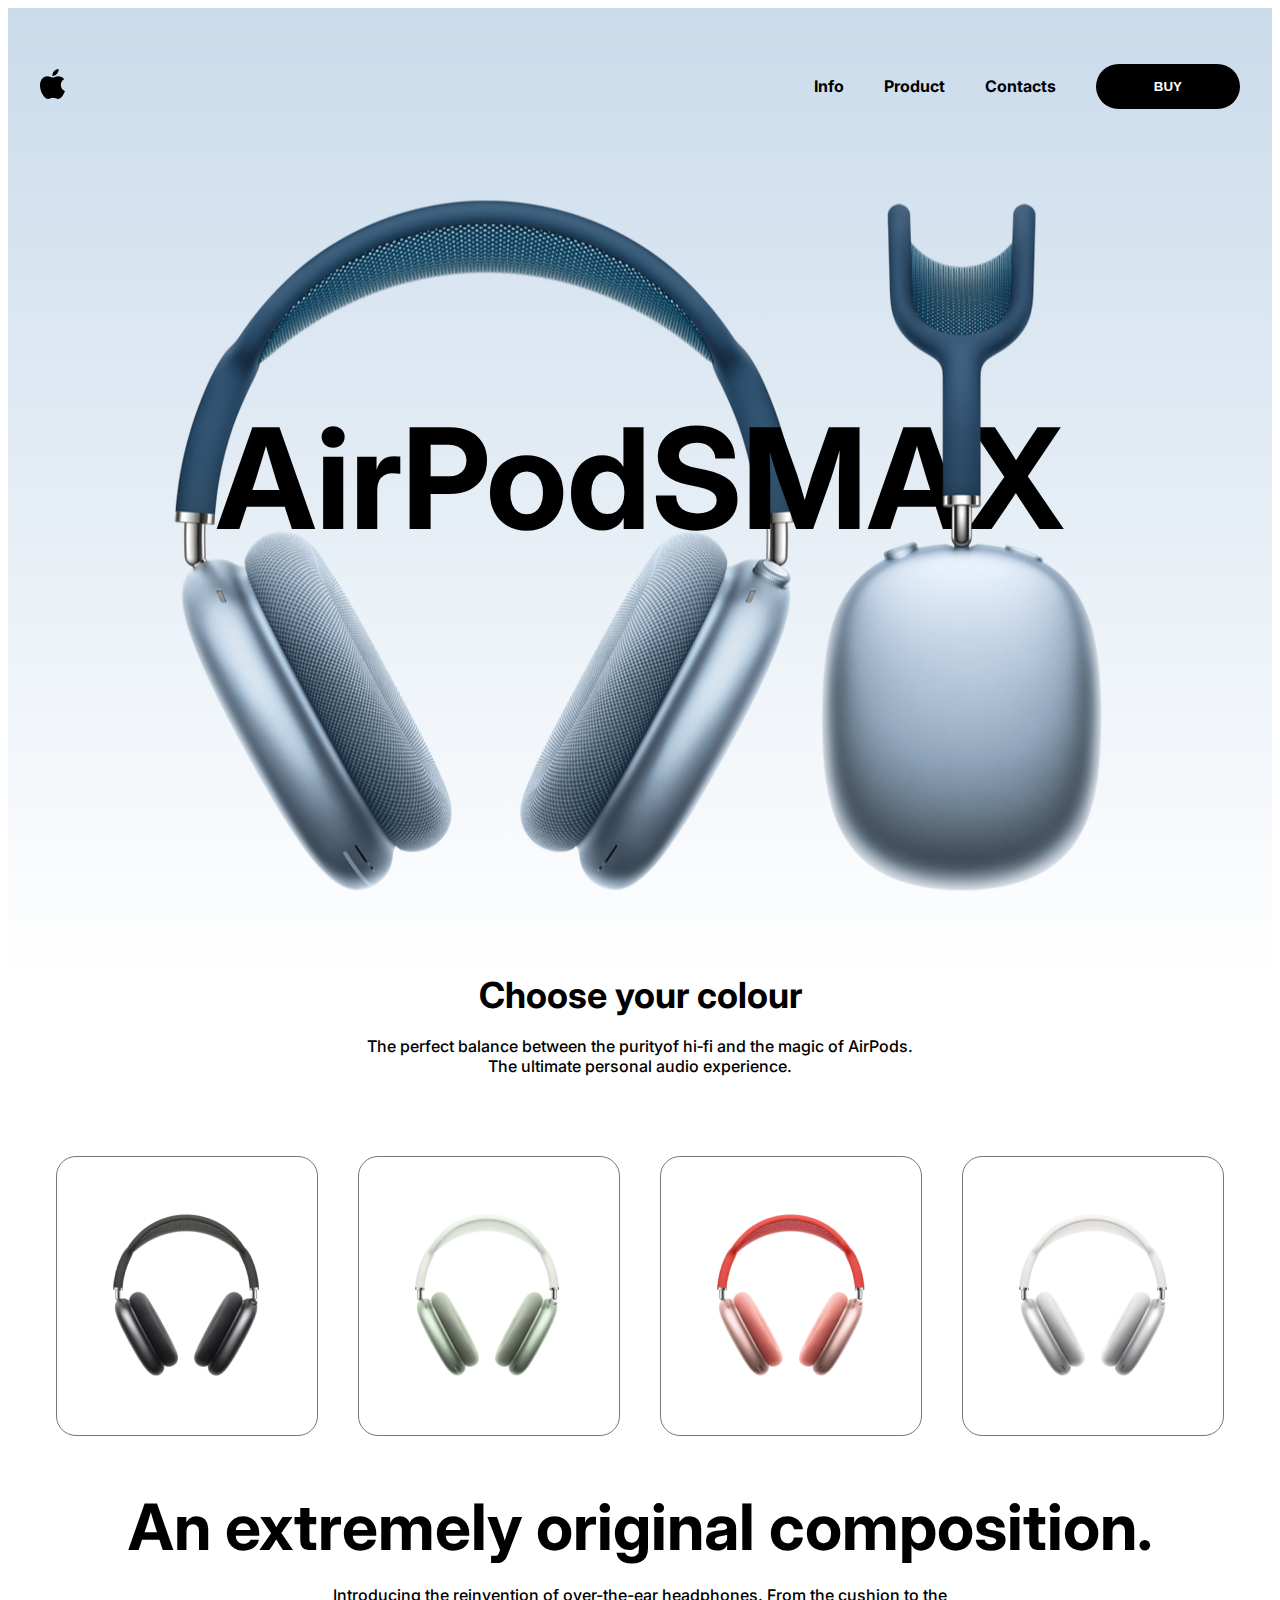
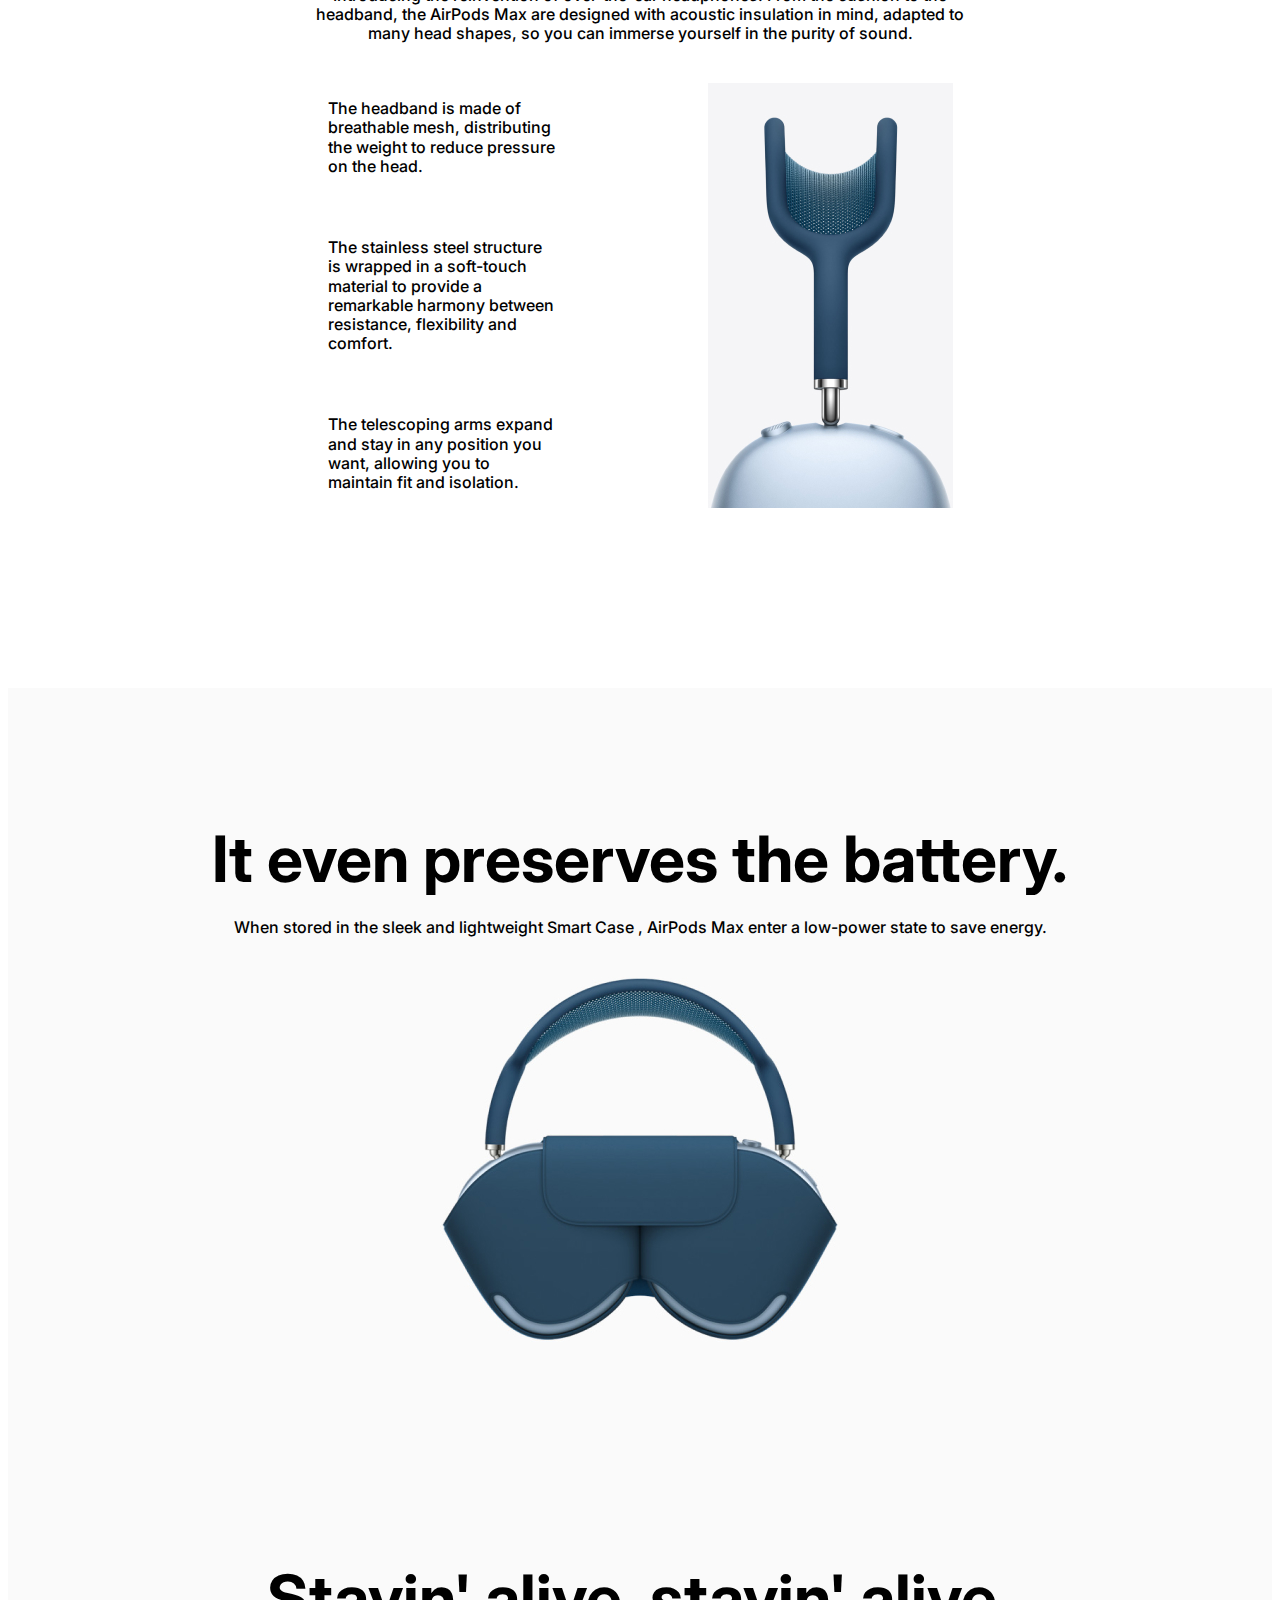
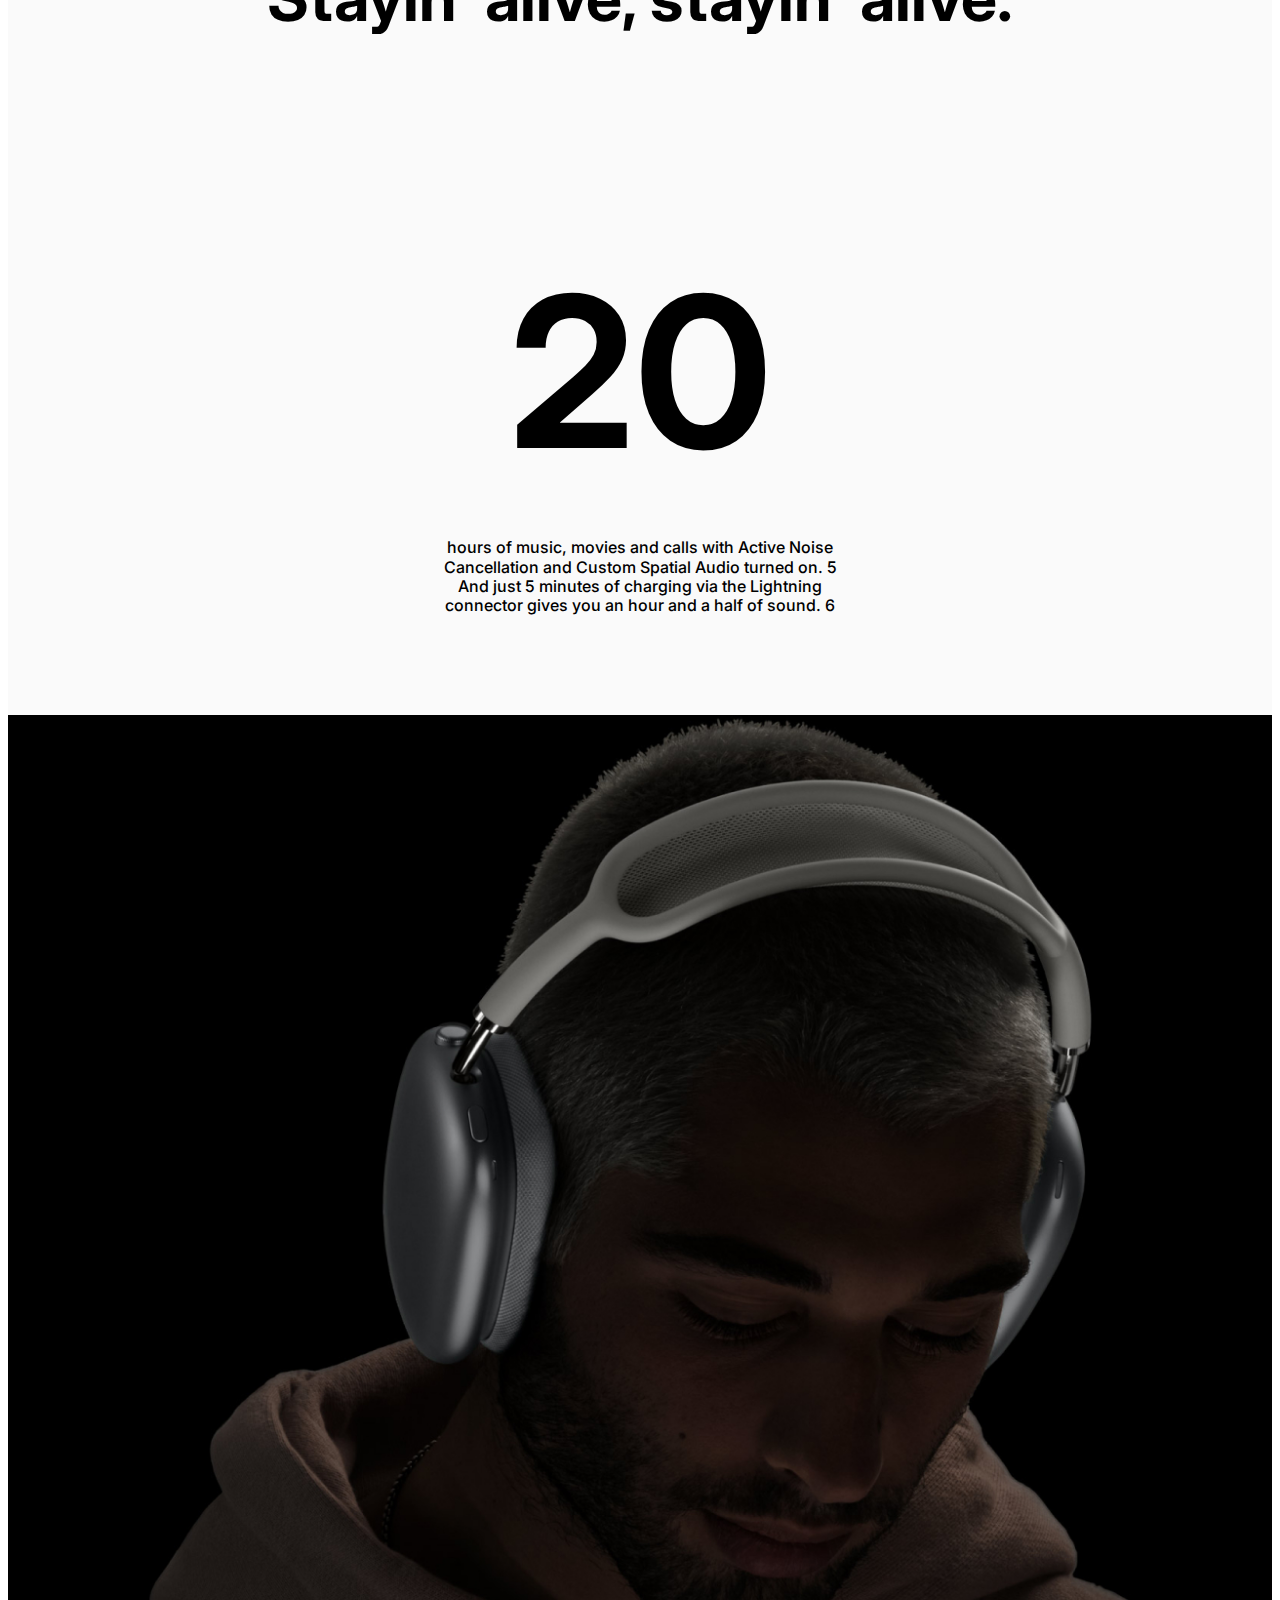
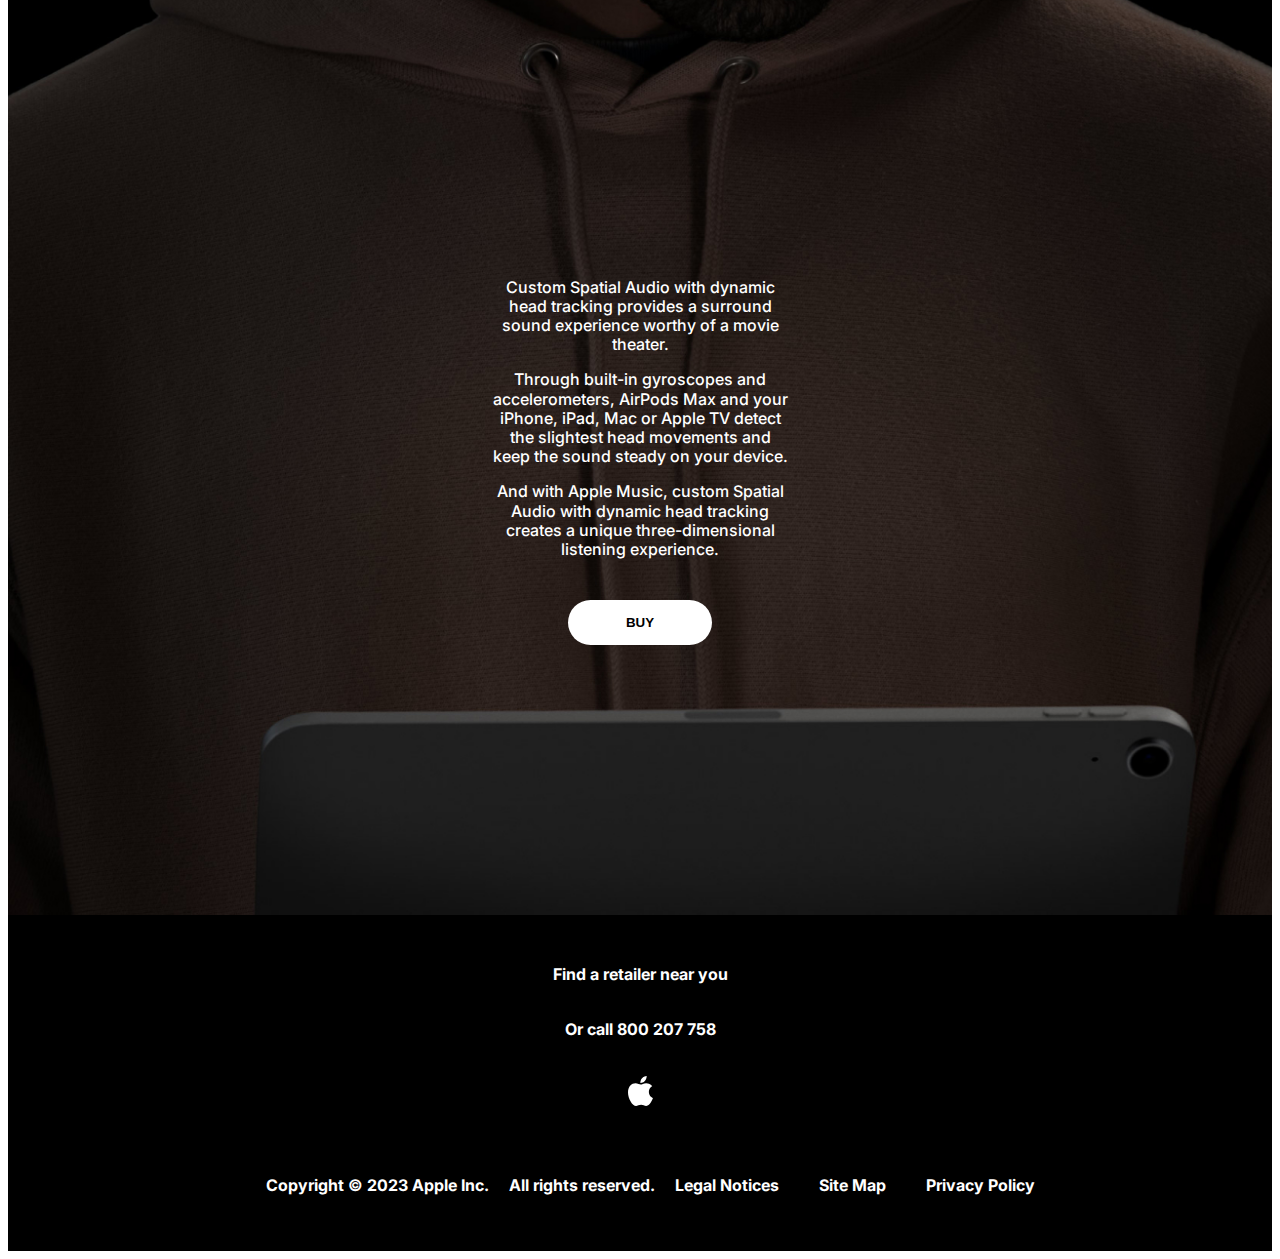
==== index.html @ 708568a8 "Add files via upload" ====
<!DOCTYPE html>
 <html lang="en">
<head>
    <meta charset="UTF-8">
    <meta name="viewport" content="width=device-width, initial-scale=1.0">
    <meta http-equiv="X-UA-Compatible" content="ie=edge">
    <title>Document</title>
    <link rel="preconnect" href="https://fonts.googleapis.com">
<link rel="preconnect" href="https://fonts.gstatic.com" crossorigin>
<link href="https://fonts.googleapis.com/css2?
family=Inter:wght@500;700&display=swap" rel="stylesheet">
    <link rel="stylesheet" href="css/reset.css">
    <link rel="stylesheet" href="css/style.css">
</head>
<body>

<header class="header">
    <div class="container">
        <div class="header__top">
            <a class="logo" href="#">
                <img src="images/logo.svg" alt="">
            </a>
            <nav class="menu">
                <ul class="menu__list">
                    <li class="menu__item">
                    <a class="menu__link" href="#">Info</a>
                    </li>
                    <li class="menu__item">
                        <a class="menu__link" href="#">Product</a>
                        </li>
                    <li class="menu__item">
                        <a class="menu__link" href="#">Contacts</a>
                        </li>
                        <li class="menu__item menu__item-btn">
                            <button class="menu__btn">BUY</button>
                    </li>
                </ul>
            </nav>
        </div>
        <div class="header__content">
            <h1 class="title">
                <span class="title--air">Air</span><span class="title--pod">Pod</span><span class="title--s">S
                </span><span class="title--m">M</span><span class="title--ax">AX</span>
            </h1>
            <div class="header__content-images">
                <img class="content-item color--black" src="images/airpods-black.png" alt=""> 
                <img class="content-item color--blue content-item__active" src="images/airpods-blue.png" alt="">
                <img class="content-item color--green" src="images/airpods-green.png" alt="">
                <img class="content-item color--red" src="images/airpods-red.png" alt="">
                <img class="content-item color--white" src="images/airpods-white.png" alt=""> 
            </div>
        </div>
    </div>
</header>
<main class="main">
    <section class="container">
        <h3 class="choose-color__title">
            Choose your colour
        </h3>
            <p class="choose-color__text">
                The perfect balance between the purityof hi‑fi and
                the magic of AirPods.
                The ultimate personal audio experience.
            </p>
            <div class="choose-color__list">
                <button class="choose__color-btn" data-button="color--black">
                    <img src="images/btn-black.png" alt="">
                </button>
                <button class="choose__color-btn" data-button="color--green">
                    <img src="images/btn-green.png" alt="">
                </button>
                <button class="choose__color-btn" data-button="color--red">
                    <img src="images/btn-red.png" alt="">
                </button>
                <button class="choose__color-btn" data-button="color--white">
                    <img src="images/btn-white.png" alt="">
                </button>
                <button class="choose__color-btn choose__color-btn--active" data-button="color--blue">
                <img src="images/btn-blue.png" alt="">
                </button>
            </div>
        </div>
    </section>
    <section class="composition">
        <div class="container">
            <h2 class="composition__title main__title">
                An extremely original composition.
            </h2>
            <p class="composition__text">
                Introducing the reinvention of over-the-ear headphones. 
                From the cushion to the headband, the AirPods Max are designed with acoustic insulation in mind, adapted to many head shapes, so you can immerse yourself in the purity of sound.
            </p>
            <div class="composition__inner">
                <div class="composition__inner-text">
                    <p>
                        The headband is made of breathable mesh, distributing the weight to reduce pressure on the head.
                    </p>
                    <p>
                        The stainless steel structure is wrapped in a soft-touch material to provide a remarkable harmony between resistance, flexibility and comfort.
                    </p>
                    <p>
                        The telescoping arms expand and stay in any position you want, allowing you to maintain fit and isolation.
                    </p>
                </div>
                <img class="content-item color--blue content-item__active" src="images/side-blue.jpg" alt="">
                <img class="content-item color--black " src="images/side-black.jpg" alt="">
                <img class="content-item color--white " src="images/side-white.jpg" alt="">
                <img class="content-item color--green " src="images/side-green.jpg" alt="">
                <img class="content-item color--red " src="images/side-red.jpg" alt="">
            </div>
        </div>
    </section>
    <section class="case">
        <div class="container">
            <h2 class="case__title main__title">
                It even preserves the battery.
            </h2>
            <p class="case__text">
                When stored in the sleek and lightweight Smart
                Case , AirPods Max enter a low-power state to save energy.
            </p>
            <img class="content-item color--blue content-item__active" src="images/case-blue.jpg" alt="">
            <img class="content-item color--red" src="images/case-red.jpg" alt="">
            <img class="content-item color--green" src="images/case-green.jpg" alt="">
            <img class="content-item color--white" src="images/case-white.jpg" alt="">
            <img class="content-item color--black" src="images/case-black.jpg" alt="">
            <h2 class="energy__title main__title">
                Stayin' alive, stayin' alive.
            </h2>
            <p class="energy__num">20</p>
            <p class="energy__text">
                hours of music, movies and calls with Active Noise
                Cancellation and Custom Spatial Audio turned on. 5
                And just 5 minutes
                of charging via the Lightning connector gives you
                an hour and a half of sound. 6
            </p> 
        </div>
    </section>
    <section class="audio">
        <div class="container">
            <div class="audio__inner">
                <div class="audio__box">
                    <p class="audio__text">
                        Custom Spatial Audio with dynamic head tracking
                        provides a surround sound experience worthy of
                        a movie theater.
                    </p> 
                    <p class="audio__text">
                        Through built-in gyroscopes and accelerometers,
                        AirPods Max and your iPhone, iPad, Mac or 
                        Apple TV detect the slightest head movements 
                        and keep the sound steady on your device. 
                    </p>
                    <p class="audio__text">
                        And with Apple Music, custom Spatial Audio with
                         dynamic head tracking creates a unique 
                         three-dimensional listening experience.
                    </p>
                    <button class="btn">
                        buy
                    </button>
                </div>
            </div>
        </div>
    </section>
</main>
<footer class="footer">
    <div class="container">
        <a class="footer__link" href="#">
            Find a retailer near you
        </a>
        <p class="footer__text">
            Or call <a href="tel:800 207 758">800 207 758</a>
        </p>
        <a class="logo" href="#">
            <img src="images/logo-white.svg" alt="">
        </a>
        <ul class="footer__list">
            <li class="footer__item">Copyright © 2023 Apple Inc.</li>
            <li class="footer__item">All rights reserved.</li>
            <li class="footer__item">
                <a href="#">Legal Notices
            </li>
            <li class="footer__item">
                <a href="#">Site Map
            </li>
            <li class="footer__item">
                <a href="#">Privacy Policy
            </li>
        </ul>
    </div>
</footer>

<script src="js/main.js"></script>
</body>
</html>
---- css/style.css ----
html{
    box-sizing: border-box;
}

*,
*::before,
*::after{
    box-sizing: inherit;
}

a{
    color: inherit;
    text-decoration: none;
}

button{
    padding: 0;
    border: none;
    background-color: transparent;
    cursor: pointer;
}

ul{
    list-style: none;
}

body{
    font-family: 'Inter', sans-serif;
    color: #000;
    font-size: 16px;
    font-weight: 500;
    line-height: 1.2;
}

.container{
    max-width: 1220px;
    padding: 0 10px;
    margin: 0 auto;
}

.main__title{
    font-size: 64px;
    font-weight: 700;
    margin-bottom: 20px;
}

.content-item{
    display: none;
}

.content-item.content-item__active{
    display: inline-block;
}

.header{
min-height: 100vh;
position: relative;
}

.header__top{   
    display: flex;
    align-items: center;
    justify-content: space-between;
    padding: 40px 0;
}

.menu__list{
    display: flex;
    align-items: center;
    gap: 0 40px;
    font-weight: 700;
}

.menu__btn{
    padding: 15px 58px;
    border-radius: 30px;
    background-color: #000;
    font-weight: 700;
    text-transform: uppercase;
    color: #fff;
}

.header__content-images{
    text-align: center;
    padding-bottom: 50px;
}

.header__content-images::before{
    content: '';
    position: absolute;
    top: 0;
    left: 0;
    right: 0;
    bottom: 0;
    width: 100%;
    z-index: -2;

}

.header__content-images:has(.color--blue.content-item__active)::before{
    background: linear-gradient(180deg, #CADBEB 0%, rgba(235, 235, 235, 0.00) 100%);
}
.header__content-images:has(.color--red.content-item__active)::before{
    background: linear-gradient(180deg, #F3D6D1 0%, rgba(235, 235, 235, 0.00) 100%);
}
.header__content-images:has(.color--green.content-item__active)::before{
    background: linear-gradient(180deg, #DDEAD9 0%, rgba(235, 235, 235, 0.00) 100%);
}
.header__content-images:has(.color--black.content-item__active)::before{
    background: linear-gradient(180deg, #B6B6B6 0%, rgba(235, 235, 235, 0.00) 100%);
}
.header__content-images:has(.color--white.content-item__active)::before{
    background: linear-gradient(180deg, #FAFAFA 0%, rgba(235, 235, 235, 0.00) 100%);
}

.title{
    font-size: 200px;
    font-weight: 700;
    position: absolute;
    padding-top: 40px;
}

.title--pod{ 
    position: relative;
    z-index: -1;
}

.title--s{
display: inline-block;
transform: translateY(110px);
}

.title--m{
    display: inline-block;
    transform: translateY(250px);
}

.title--ax{
    display: inline-block; 
    transform: translateY(420px);
    position: relative;
    z-index: -1;
}

.choose-color{
    padding: 45px 0 180px;
    text-align: center;
}

.choose-color__title{
    font-size: 36px;
    font-weight: 700;
    max-width: 555px;
    margin: 0 auto 20px;
    text-align: center;
}

.choose-color__text{
    max-width: 555px;
    margin: 0 auto 80px;
    text-align: center;
}

.choose-color__list{
    display: flex;
    gap: 40px;
    justify-content: center;
}

.choose__color-btn{
    border-radius: 20px;
    border: 1px solid #777;
    padding: 50px 55px;
}

.choose__color-btn--active{
    display: none;
}

.composition{
    margin-bottom: 180px;
}

.composition__title{
    text-align: center;
}

.composition__text{
    text-align: center;
    max-width: 655px;
    margin: 0 auto 40px;
}

.composition__inner{
    max-width: 625px;
    margin: 0 auto;
    display: flex;
    justify-content: space-between;
}

.composition__inner-text{
    display: flex;
    flex-direction: column;
    justify-content: space-between;
    gap: 15px;
}

.composition__inner-text p{
    width: 230px;
}

.case{
    background-color: #fafafa;
    padding: 80px 0 100px;
    text-align: center;
}

.case__text{
    max-width: 825px;
    margin: 0 auto 40px;
}

.energy__title{
    padding-top: 160px;
    margin-bottom: 40px;
}

.energy__num{
    font-size: 210px;
    font-weight: 700;
    margin-bottom: 40px;
}

.energy__text{
    max-width: 400px;
    margin: 0 auto;
}



.audio{
    background-image: url(../images/audio-bg.jpg);
    background-repeat: no-repeat;
    background-position: top center;
    background-size: cover;
    position: relative;
}

.audio__inner{
    min-height: 200vh;
    display: flex;
    justify-content: center;
    align-items: flex-end;
}

.audio__box{
   color: #fff;
   text-align: center;
   padding-bottom: 30vh;
}

.audio__text{
    width: 300px;
    margin-top: 10px;
    
}

.btn{
    text-transform: uppercase;
    font-weight: 700;
    color: #000;
    background-color: #fff;
    padding: 15px 58px;
    border-radius: 30px;
    margin-top: 25px;
}

.footer{
    padding: 50px 0 40px;
    background-color: #000;
    color: #fff;
    text-align: center;
    font-weight: 700;
}

.footer__text{
    padding: 20px 0;
}

.footer__list{
    padding-top: 50px;
    display: flex;
    justify-content: center;
    align-items: center;
    gap: 20px;
    flex-wrap: wrap;
}

@media (max-width: 1469px){
    .header__content-images img{
        max-width: 100%;
    }
    .choose-color__list{
        flex-wrap: wrap;
    }
    .title{
        font-size: 180px;
        transform: translate(129px, 29px);
    }
}

@media (max-width: 1349px){
    .title{
        transform: none;
        font-size: 140px;
        padding-top: 15vh;
        left: 0;
        right: 0;
        text-align: center;
    }
    .title--pod{
        z-index: -1;
    }
    .title--s{
        transform: none;
    }
    .title--m{
        transform: none;
    }
    .title--ax{
        transform: none;
    }
}
@media (max-width: 937px){
    .title{
        position: relative;
        font-size: 100px;
        padding-top: 0;
    }
    .title--m{
        padding-left: 15px;
    }
}

@media (max-width: 768px){
    .choose-color{
        padding-bottom: 60px;
    }
    .choose-color__list{
        gap: 16px;
    }
    .main__title{
        font-size: 36px;
    }
    .composition{
        margin-bottom: 60px;
    }
    .case{
        padding: 60px 0;
    }
    .energy__title{
        padding-top: 60px;
        margin-bottom: 20px;
    }
    .energy__num{
        font-size: 110px;
        margin-bottom: 20px;
        margin-top: -20px;
    }
    .title{
        font-size: 58px;
    }
}


@media (max-width: 560px){
   .choose-color__text{
    margin-bottom: 40px;
   }
   .choose-color{
    padding-bottom: 40px;
   }
   .case{
    padding: 40px 0;
   }
   .composition__inner-text p{
    width: 100%;
   }
   .composition__inner{
    flex-wrap: wrap;
    gap: 40px;
    justify-content: center;
   }
   .menu__list{
    flex-wrap: wrap;
    gap: 20px 40px;
   }
   .menu__item-btn{
    margin-left: auto;
   }
   .menu__item-btn button{
    width: 250px;
   }
   .menu__item:first-child{
    margin-left: auto;
   }
   .header__top{
    align-items: flex-start;
   }
}

@media (max-width: 414px){
    .main__title,
    .choose-color__title{
        font-size: 28px;
    }
    .energy__num{
        font-size: 92px;
    }
    .case img{
        max-width: 100%;
    }
}

@media (max-width: 420px){
    .title{
        font-size: 48px;
    }
}
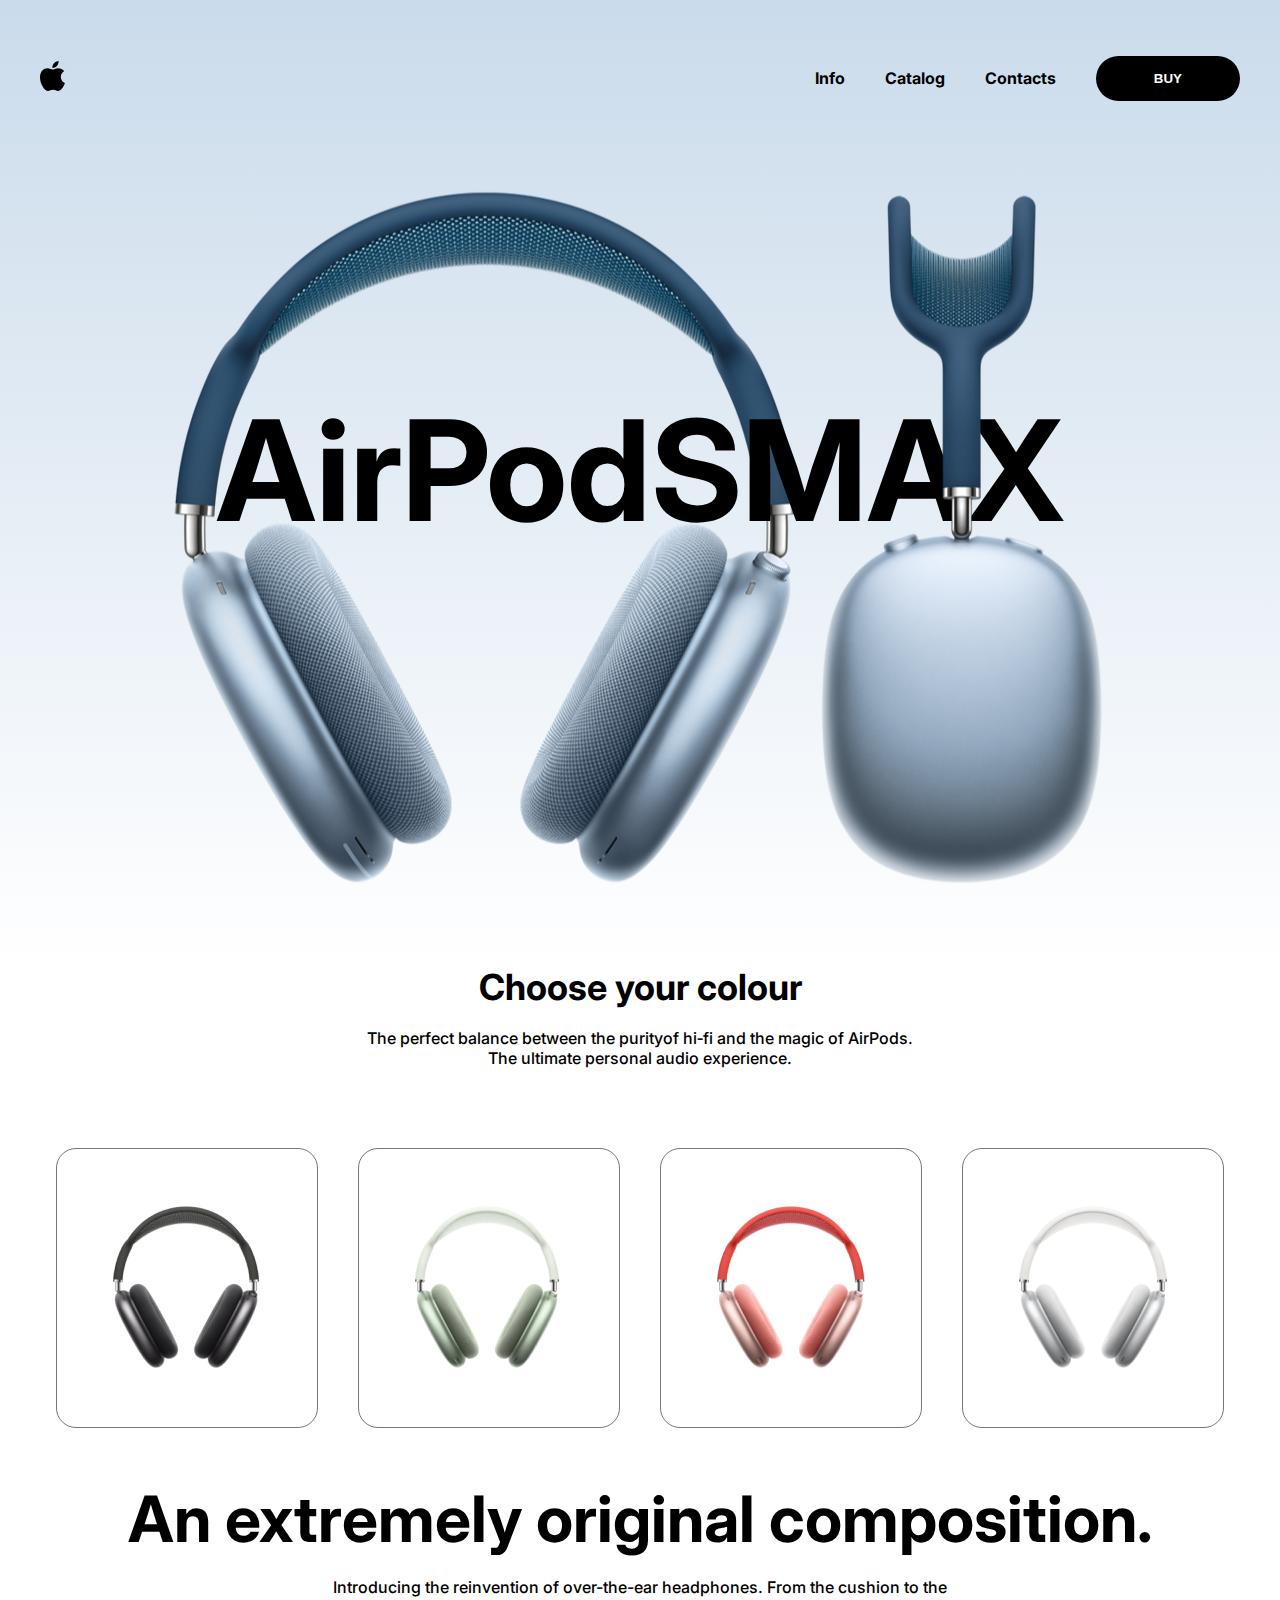
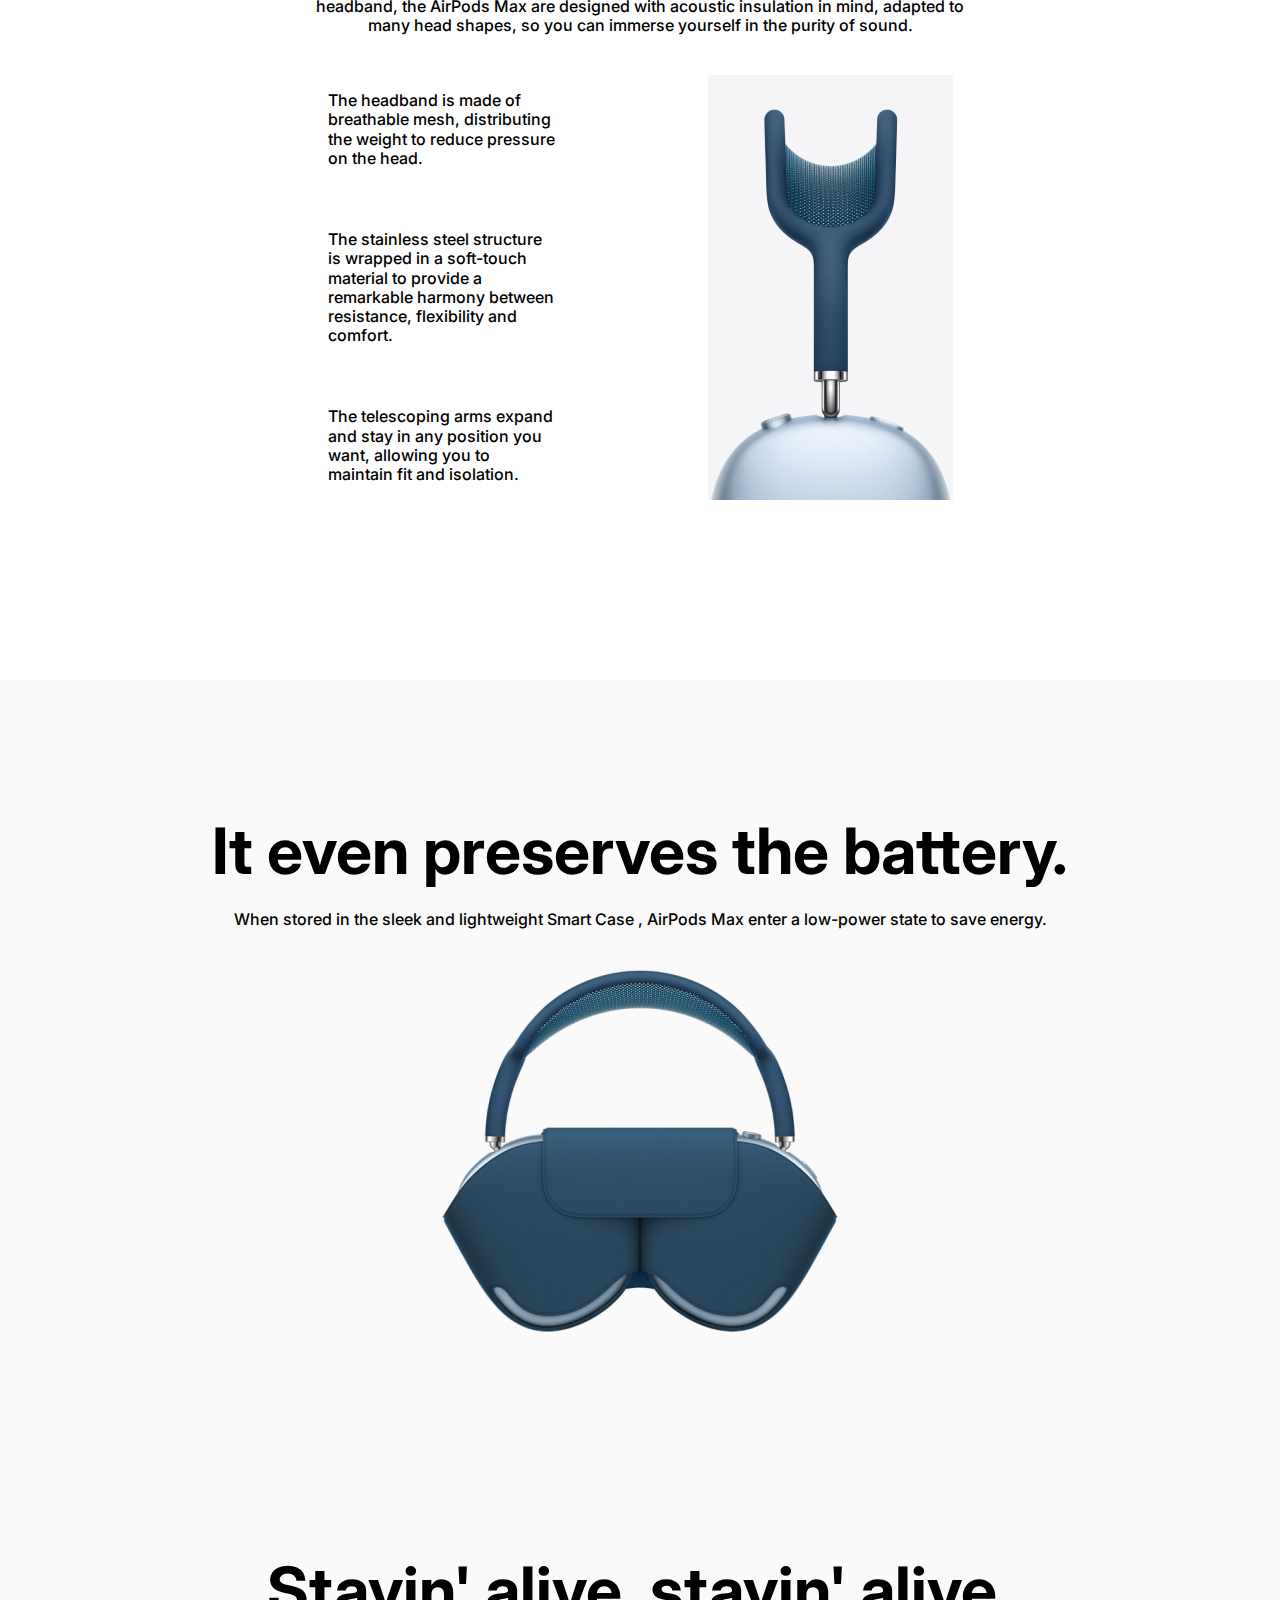
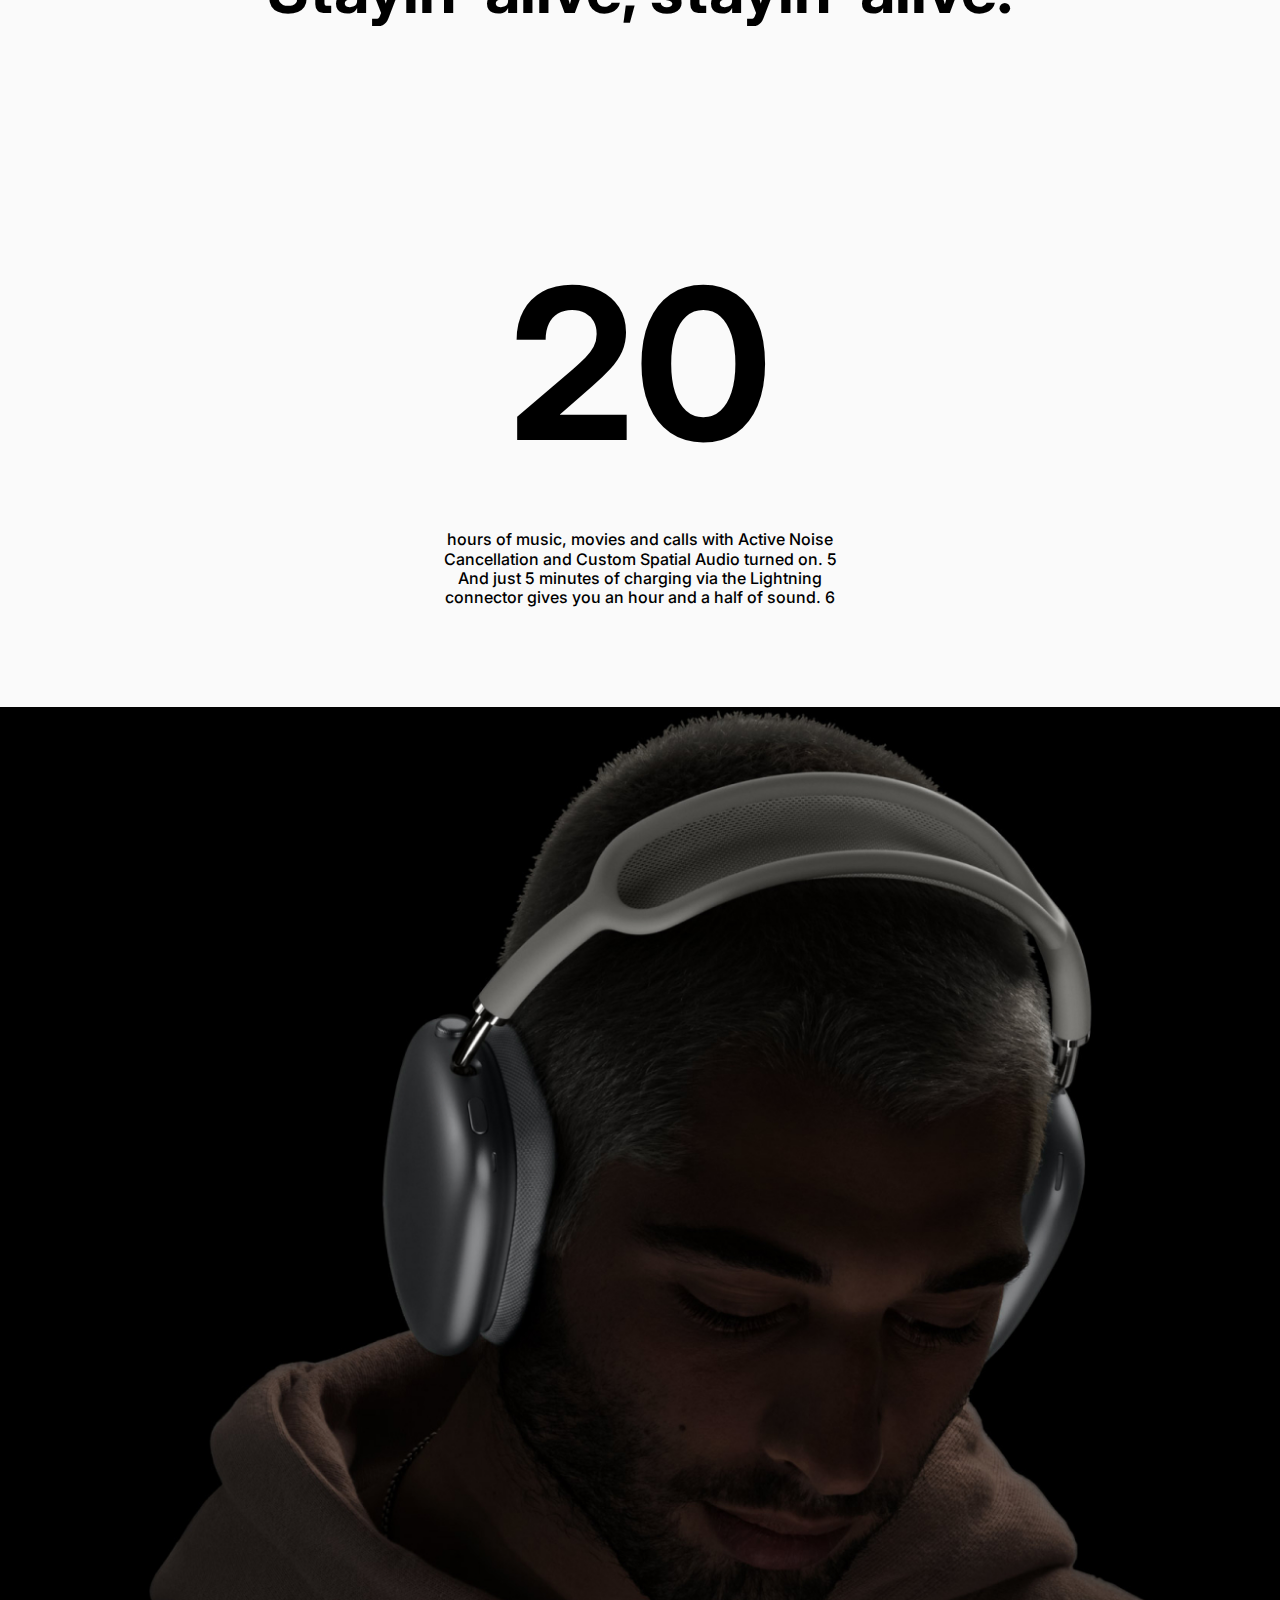
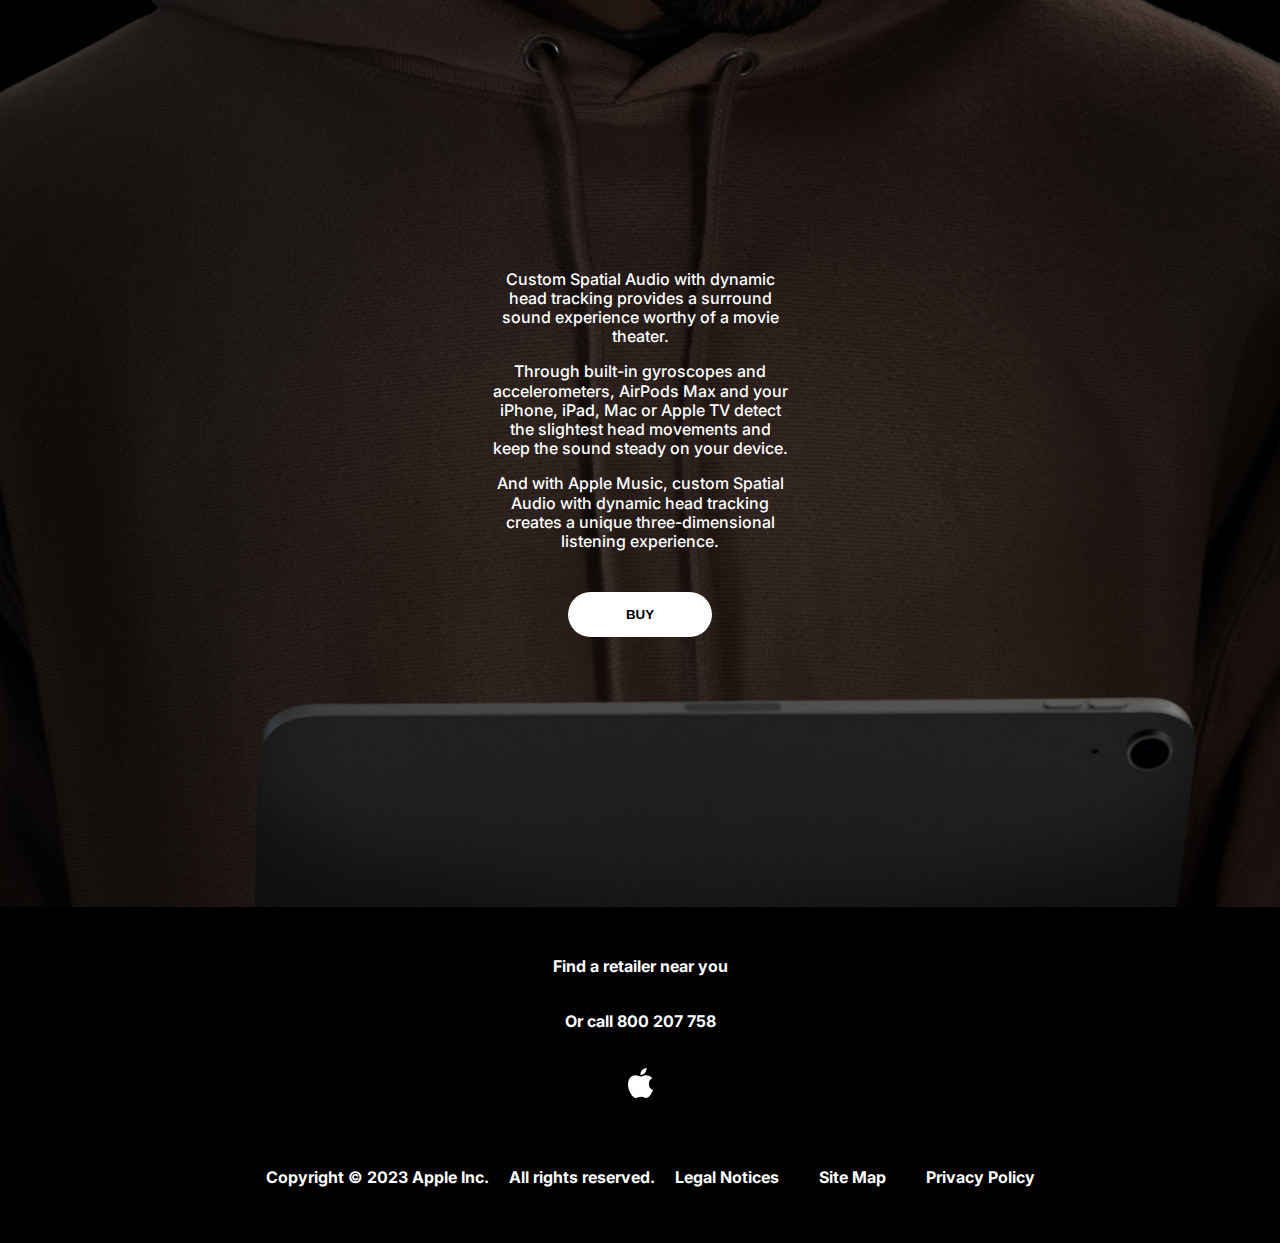
==== commit 452ff692: "Add files via upload" ====
--- a/index.html
+++ b/index.html
@@ -23,16 +23,18 @@
             <nav class="menu">
                 <ul class="menu__list">
                     <li class="menu__item">
-                    <a class="menu__link" href="#">Info</a>
+                    <a class="menu__link" href="index.html">Info</a>
                     </li>
                     <li class="menu__item">
-                        <a class="menu__link" href="#">Product</a>
+                        <a class="menu__link" href="catalog.html">Catalog</a>
                         </li>
                     <li class="menu__item">
-                        <a class="menu__link" href="#">Contacts</a>
+                        <a class="menu__link" href="contact.html">Contacts</a>
                         </li>
                         <li class="menu__item menu__item-btn">
-                            <button class="menu__btn">BUY</button>
+                            <button class="menu__btn">
+                                <a class="menu__link" href="catalog.html">BUY</a>
+                            </button>
                     </li>
                 </ul>
             </nav>
@@ -158,7 +160,7 @@
                          three-dimensional listening experience.
                     </p>
                     <button class="btn">
-                        buy
+                        <a class="menu__link" href="catalog.html">BUY</a>
                     </button>
                 </div>
             </div>
--- a/css/style.css
+++ b/css/style.css
@@ -372,6 +372,26 @@
     }
 }
 
+@media (max-width: 600px) {
+    /* Стили для экранов с шириной до 600px (например, мобильные устройства) */
+
+    .product-list {
+        justify-content: center; /* Центрирование карточек продуктов */
+    }
+
+    .product-item {
+        width: 100%; /* Карточки продуктов занимают всю ширину экрана */
+    }
+
+    .feature-list {
+        flex-direction: column; /* Расположение ключевых особенностей в столбец */
+    }
+
+    .divider-line {
+        display: none; /* Скрытие линий разделения на мобильных устройствах */
+    }
+}
+
 
 @media (max-width: 560px){
    .choose-color__text{
@@ -409,6 +429,24 @@
    }
 }
 
+@media (max-width: 500px){
+    
+
+    .contacts{
+        padding-bottom: 50px 0;
+    }
+
+    .form__input{
+        width: 100%;
+        margin-bottom: 30px;
+    }
+
+    .contacts__text{
+        padding: 0;
+    }
+}
+
+
 @media (max-width: 414px){
     .main__title,
     .choose-color__title{
@@ -426,4 +464,219 @@
     .title{
         font-size: 48px;
     }
-}+}
+
+/* ========================== */
+
+.contacts{
+    padding: 30px 0 150px;
+}
+
+.contacts__title{
+    margin-bottom: 20px;
+}
+
+.section-title.contacts__title{
+    text-align: center;
+    margin-bottom: 50px;
+    font-size: 48px;
+    font-weight: 700;
+
+}
+
+.contacts__text{
+    text-align: center;
+    font-weight: 700;
+    font-size: 24px;
+    margin-bottom: 20px;
+    padding: 0 100px;
+}
+
+form{
+    max-width: 580px;
+    margin: 0 auto;
+    display: flex;
+    justify-content: space-between;
+    flex-wrap: wrap;
+}
+
+.form__input{
+    width: 270px;
+    padding: 18px 20px;
+    display: inline-block;
+    border: 1px solid #0066ff;
+    margin-bottom: 50px;
+    font-family: 'Inter', sans-serif;
+    font-size: 16px;
+    font-weight: 400;
+    line-height: 1.3;
+    color: #000000;
+}
+
+.form__input::placeholder,
+.form__textarea::placeholder{
+    font-family: 'Inter', sans-serif;
+    font-size: 16px;
+    font-weight: 400;
+    line-height: 1.3;
+    color: #000000;
+    opacity: 0.5;
+}
+
+.form__textarea{
+    width: 100%;
+    resize: none;
+    padding: 28px 20px;
+    height: 290px;
+    border: 1px solid #0066ff;
+    font-family: 'Inter', sans-serif;
+    font-size: 16px;
+    font-weight: 400;
+    line-height: 1.3;
+    color: #000000;
+    margin-bottom: 50px;
+}
+
+.form__btn{
+    text-transform: uppercase;
+    color: #fff;
+    background-color: #151515;
+    font-family: 'Inter', sans-serif;
+    font-size: 16px;
+    font-weight: 400;
+    padding: 13px 61px;
+    margin: 0 auto;
+    border: none;
+}
+
+.catalog-title{
+    text-align: center;
+    font-size: 50px;
+}
+
+.product-item.airpods-3rd{
+    gap: 73px;
+}
+
+.product-item.airpods-usb-c{
+    gap: 96px;
+}
+
+.product-item.airpods-max{
+    gap: 58px;
+}
+
+.product-list {
+    display: flex;
+    flex-wrap: wrap;
+    justify-content: space-around;
+    align-items: flex-start; /* Выравнивание элементов по верхнему краю */
+}
+
+.product-item {
+    width: 200px;
+    margin: 20px;
+    text-align: center;
+    display: flex;
+    flex-direction: column;
+}
+
+.product-item img {
+    max-width: 100%;
+    height: auto;
+}
+
+.product-info {
+    margin-top: 10px;
+}
+
+.product-list {
+    display: flex;
+    flex-wrap: wrap;
+    justify-content: space-around;
+    align-items: flex-start; /* Выравнивание элементов по верхнему краю */
+}
+
+.product-item {
+    width: 200px;
+    margin: 20px;
+    text-align: center;
+    display: flex;
+    flex-direction: column;
+}
+
+.product-item img {
+    max-width: 100%;
+    height: auto;
+}
+
+.product-info {
+    margin-top: 10px;
+}
+
+.buy-button {
+    margin-top: 10px;
+    background-color: #4ca0af;
+    color: white;
+    border: none;
+    padding: 8px 16px;
+    text-align: center;
+    text-decoration: none;
+    display: inline-block;
+    font-size: 14px;
+    cursor: pointer;
+    border-radius: 4px;
+}
+
+.features {
+    padding-top: 40px; /* Отступ сверху для разделения с предыдущей секцией */
+}
+
+.features-title {
+    margin-bottom: 20px; /* Добавленный отступ снизу для заголовка секции */
+}
+
+.feature-list {
+    display: flex;
+    justify-content: space-around;
+    position: relative;
+}
+
+.feature-item {
+    text-align: center;
+    position: relative;
+}
+
+.feature-item img {
+    max-width: 80px;
+    max-height: 80px;
+    margin-bottom: 10px;
+}
+
+.sub-text {
+    font-size: 14px;
+    font-weight: normal;
+    opacity: 0.7; /* Прозрачность для текста ниже */
+}
+
+figcaption {
+    font-weight: bold; /* Жирный шрифт для заголовка */
+    font-size: 16px; /* Увеличенный размер шрифта для заголовка */
+}
+
+.divider-line {
+    position: absolute;
+    width: 100%;
+    border-top: 1px solid #ccc; /* Горизонтальная линия разделителя */
+    top: -10px; /* Смещение линии вверх, чтобы она оказалась над иконкой */
+}
+
+body {
+    margin: 0; /* Убираем отступы по бокам */
+    padding: 0; /* Убираем отступы по бокам */
+}
+
+
+
+
+
